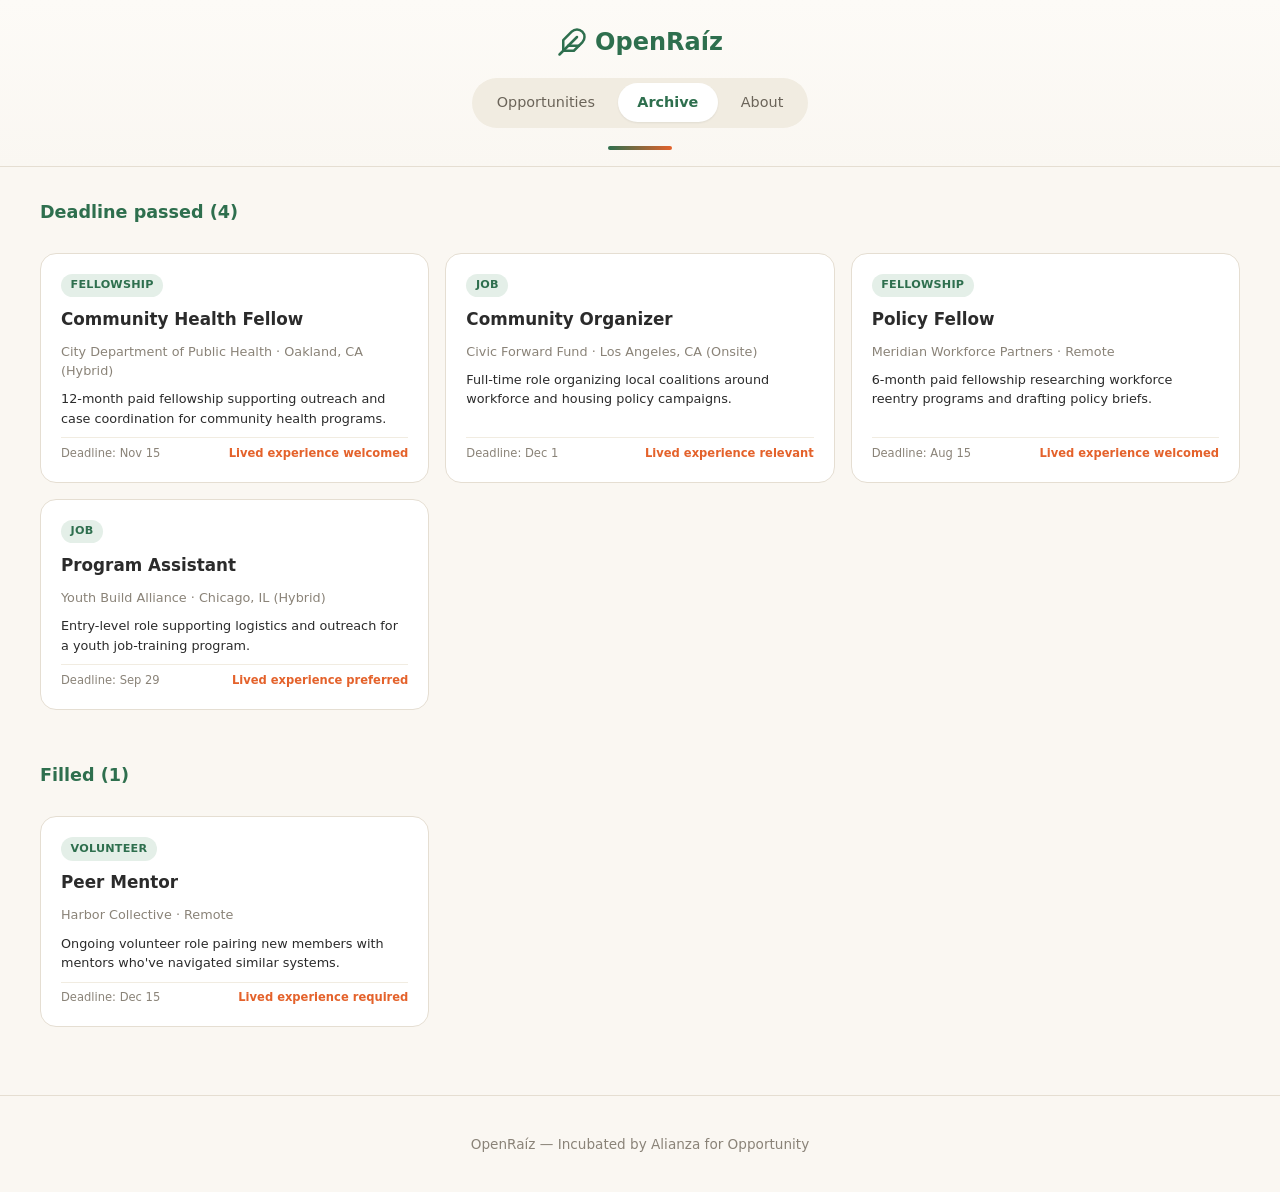
==== archive.html @ 40c7cff8 "M6: deadline-based auto-archive and archive page js/archive.js classifies each opportunity as active" ====
<!DOCTYPE html>
<html lang="en">
<head>
  <!-- Basic document metadata -->
  <meta charset="UTF-8" />
  <meta name="viewport" content="width=device-width, initial-scale=1.0" />
  <title>OpenRaíz — Archive</title>
  <link rel="stylesheet" href="css/styles.css" />
</head>
<body>
  <!-- Site header: same centered logo lockup + pill nav as index.html, "Archive" highlighted here -->
  <header class="site-header">
    <a class="logo" href="index.html">
      <svg class="logo-mark" width="30" height="30" viewBox="0 0 24 24" fill="none" stroke="currentColor" stroke-width="2" stroke-linecap="round" stroke-linejoin="round" aria-hidden="true">
        <path d="M20.24 12.24a6 6 0 0 0-8.49-8.49L5 10.5V19h8.5z"></path>
        <line x1="16" y1="8" x2="2" y2="22"></line>
        <line x1="17.5" y1="15" x2="9" y2="15"></line>
      </svg>
      OpenRaíz
    </a>
    <nav class="site-nav" aria-label="Primary">
      <a href="index.html">Opportunities</a>
      <a href="archive.html" class="is-active">Archive</a>
      <a href="about.html">About</a>
    </nav>
    <div class="header-accent" aria-hidden="true"></div>
  </header>

  <main>
    <!-- Archive: entirely filled in by js/render.js's renderArchiveGroups(), grouped by why each listing is archived -->
    <section class="archive-groups" aria-label="Archived opportunities">
      <!-- Archive groups render here -->
    </section>
  </main>

  <!-- Site footer: same as index.html -->
  <footer class="site-footer">
    <p>OpenRaíz — Incubated by Alianza for Opportunity</p>
  </footer>

  <script src="js/data.js" defer></script>
  <script src="js/render.js" defer></script>
  <script src="js/archive.js" defer></script>
  <script src="js/main.js" defer></script>
</body>
</html>
---- css/styles.css ----
/* PLACEHOLDER brand variables — replace with real OpenRaíz visual identity later */
:root {
  --color-bg: #FAF7F2;      /* page background */
  --color-text: #2B2B2B;    /* default text */
  --color-primary: #2E6F4E; /* logo, headings, links */
  --color-accent: #E4622B;  /* reserved for future CTAs/highlights */
  --color-muted: #8A8378;   /* secondary/supporting text */
  --color-nav-bg: #F1ECE1; /* pill background behind the nav links */
  --font-heading: system-ui, sans-serif;
  --font-body: system-ui, sans-serif;
}

/* Reset box-sizing so padding/border don't add to declared widths anywhere on the site */
* {
  box-sizing: border-box;
}

/* Base page styles applied to every page */
body {
  margin: 0;
  background: var(--color-bg);
  color: var(--color-text);
  font-family: var(--font-body);
  line-height: 1.5;
}

/* Header bar: everything centered in a column (logo lockup, pill nav, accent underline) */
.site-header {
  display: flex;
  flex-direction: column;
  align-items: center;
  padding: 1.5rem 1.25rem 1rem;
  border-bottom: 1px solid #E5DED2;
  background: linear-gradient(180deg, #FDFBF7 0%, var(--color-bg) 100%);
}

/* Logo lockup: feather mark + wordmark, side by side */
.logo {
  display: flex;
  align-items: center;
  gap: 0.5rem;
  font-family: var(--font-heading);
  font-weight: 700;
  font-size: 1.5rem;
  color: var(--color-primary);
  text-decoration: none;
}

.logo-mark {
  color: var(--color-primary); /* svg uses stroke="currentColor" */
  flex-shrink: 0;
}

/* Pill-style nav: rounded tan container, active link shown as a white pill */
.site-nav {
  display: flex;
  gap: 0.25rem;
  background: var(--color-nav-bg);
  border-radius: 999px;
  padding: 0.35rem;
  margin-top: 1.1rem;
}

.site-nav a {
  padding: 0.55rem 1.2rem;
  border-radius: 999px;
  color: #6B6459;
  text-decoration: none;
  font-size: 0.9rem;
  font-weight: 500;
}

.site-nav a.is-active {
  background: #FFFFFF;
  color: var(--color-primary);
  font-weight: 600;
  box-shadow: 0 1px 2px rgba(43, 43, 43, 0.08);
}

/* Small gradient underline beneath the nav, purely decorative */
.header-accent {
  width: 4rem;
  height: 4px;
  border-radius: 2px;
  margin-top: 1.1rem;
  background: linear-gradient(90deg, var(--color-primary), var(--color-accent));
}

/* Hero: mission tagline, centered to match the header above */
.hero {
  padding: 2.5rem 1.25rem 1rem;
  display: flex;
  flex-direction: column;
  align-items: center;
  text-align: center;
}

.hero h1 {
  font-family: var(--font-heading);
  font-size: 1.75rem;
  margin: 0 0 0.5rem;
  color: var(--color-primary);
  max-width: 40rem;
}

.hero p {
  margin: 0;
  color: var(--color-muted);
  max-width: 34rem;
}

/* Filter bar: stacks on mobile, spreads into a row at tablet width and up */
.filters {
  padding: 0 1.25rem 1rem;
  display: flex;
  flex-wrap: wrap;
  gap: 0.75rem;
  align-items: flex-end;
}

.filter-field {
  display: flex;
  flex-direction: column;
  gap: 0.25rem;
  font-size: 0.8rem;
}

.filter-field label {
  color: var(--color-muted);
  font-weight: 500;
}

.filter-field input,
.filter-field select {
  border: 1px solid #D8D0C0;
  border-radius: 8px;
  padding: 0.6rem 0.75rem;
  font-size: 0.9rem;
  font-family: var(--font-body);
  background: #FFFFFF;
  color: var(--color-text);
}

#filter-keyword {
  min-width: 12rem;
}

/* Result count: announced to screen readers via aria-live on the element itself */
.filter-result-count {
  margin: 0;
  font-size: 0.8rem;
  color: var(--color-muted);
}

/* Empty state: shown by render.js when a filter combination matches nothing */
.opportunity-empty-state {
  grid-column: 1 / -1;
  text-align: center;
  color: var(--color-muted);
  font-size: 0.9rem;
  padding: 2rem 0;
}

/* Opportunity cards render into this grid; mobile-first single column,
   widening to more columns as screen space allows (see media queries below) */
.opportunity-grid {
  padding: 1.25rem;
  display: grid;
  gap: 1rem;
  grid-template-columns: 1fr;
}

/* Tablet-width and up: 2 columns */
@media (min-width: 700px) {
  .opportunity-grid {
    grid-template-columns: repeat(2, 1fr);
  }
}

/* Desktop-width and up: 3 columns */
@media (min-width: 1000px) {
  .opportunity-grid {
    grid-template-columns: repeat(3, 1fr);
  }
}

/* Opportunity card link: makes the whole card clickable while keeping normal text color */
.opportunity-card-link {
  color: inherit;
  text-decoration: none;
  display: block;
}

/* Opportunity card: one listing's summary, rendered by js/render.js */
.opportunity-card {
  background: #FFFFFF;
  border: 1px solid #E5DED2;
  border-radius: 1rem;
  padding: 1.25rem;
  display: flex;
  flex-direction: column;
  gap: 0.6rem;
  height: 100%;
}

.opportunity-type {
  align-self: flex-start;
  background: #E4EFE8;
  color: var(--color-primary);
  font-size: 0.7rem;
  font-weight: 600;
  padding: 0.2rem 0.6rem;
  border-radius: 999px;
  letter-spacing: 0.02em;
}

.opportunity-title {
  font-family: var(--font-heading);
  font-size: 1.05rem;
  font-weight: 600;
  margin: 0;
}

.opportunity-org {
  font-size: 0.8rem;
  color: var(--color-muted);
  margin: 0;
}

.opportunity-description {
  font-size: 0.8rem;
  color: var(--color-text);
  margin: 0;
  flex-grow: 1;
}

.opportunity-meta {
  display: flex;
  justify-content: space-between;
  align-items: center;
  font-size: 0.72rem;
  color: var(--color-muted);
  padding-top: 0.4rem;
  border-top: 1px solid #F1ECE1;
}

.opportunity-relevance {
  color: var(--color-accent);
  font-weight: 600;
}

/* Opportunity detail page: single-column, centered, generous reading width */
.opportunity-detail {
  max-width: 40rem;
  margin: 0 auto;
  padding: 2.5rem 1.25rem 3rem;
  display: flex;
  flex-direction: column;
  gap: 0.75rem;
}

.opportunity-detail-title {
  font-family: var(--font-heading);
  font-size: 1.75rem;
  margin: 0;
  color: var(--color-primary);
}

.opportunity-detail-description {
  font-size: 0.95rem;
  color: var(--color-text);
  margin: 0.5rem 0 0;
}

/* Fact list: label/value pairs (compensation, deadline, lived-experience relevance) */
.opportunity-detail-facts {
  display: grid;
  grid-template-columns: auto 1fr;
  gap: 0.4rem 1rem;
  margin: 1rem 0;
}

.opportunity-detail-facts dt {
  font-size: 0.8rem;
  color: var(--color-muted);
  font-weight: 500;
}

.opportunity-detail-facts dd {
  font-size: 0.85rem;
  margin: 0;
}

.opportunity-apply-button {
  align-self: flex-start;
  background: var(--color-primary);
  color: #FFFFFF;
  text-decoration: none;
  font-weight: 600;
  font-size: 0.95rem;
  padding: 0.75rem 1.5rem;
  border-radius: 999px;
  margin-top: 0.5rem;
}

.opportunity-detail-not-found {
  color: var(--color-muted);
  font-size: 0.95rem;
}

/* Archive page: one labeled group per reason, each with its own card grid */
.archive-groups {
  padding: 2rem 1.25rem 3rem;
  display: flex;
  flex-direction: column;
  gap: 2rem;
}

.archive-group {
  display: flex;
  flex-direction: column;
  gap: 0.5rem;
}

.archive-group-heading {
  font-family: var(--font-heading);
  font-size: 1.1rem;
  color: var(--color-primary);
  margin: 0;
  padding: 0 1.25rem;
}

/* Footer: brand/attribution line shown on every page */
.site-footer {
  padding: 1.5rem 1.25rem;
  border-top: 1px solid #E5DED2;
  color: var(--color-muted);
  font-size: 0.85rem;
  text-align: center;
}
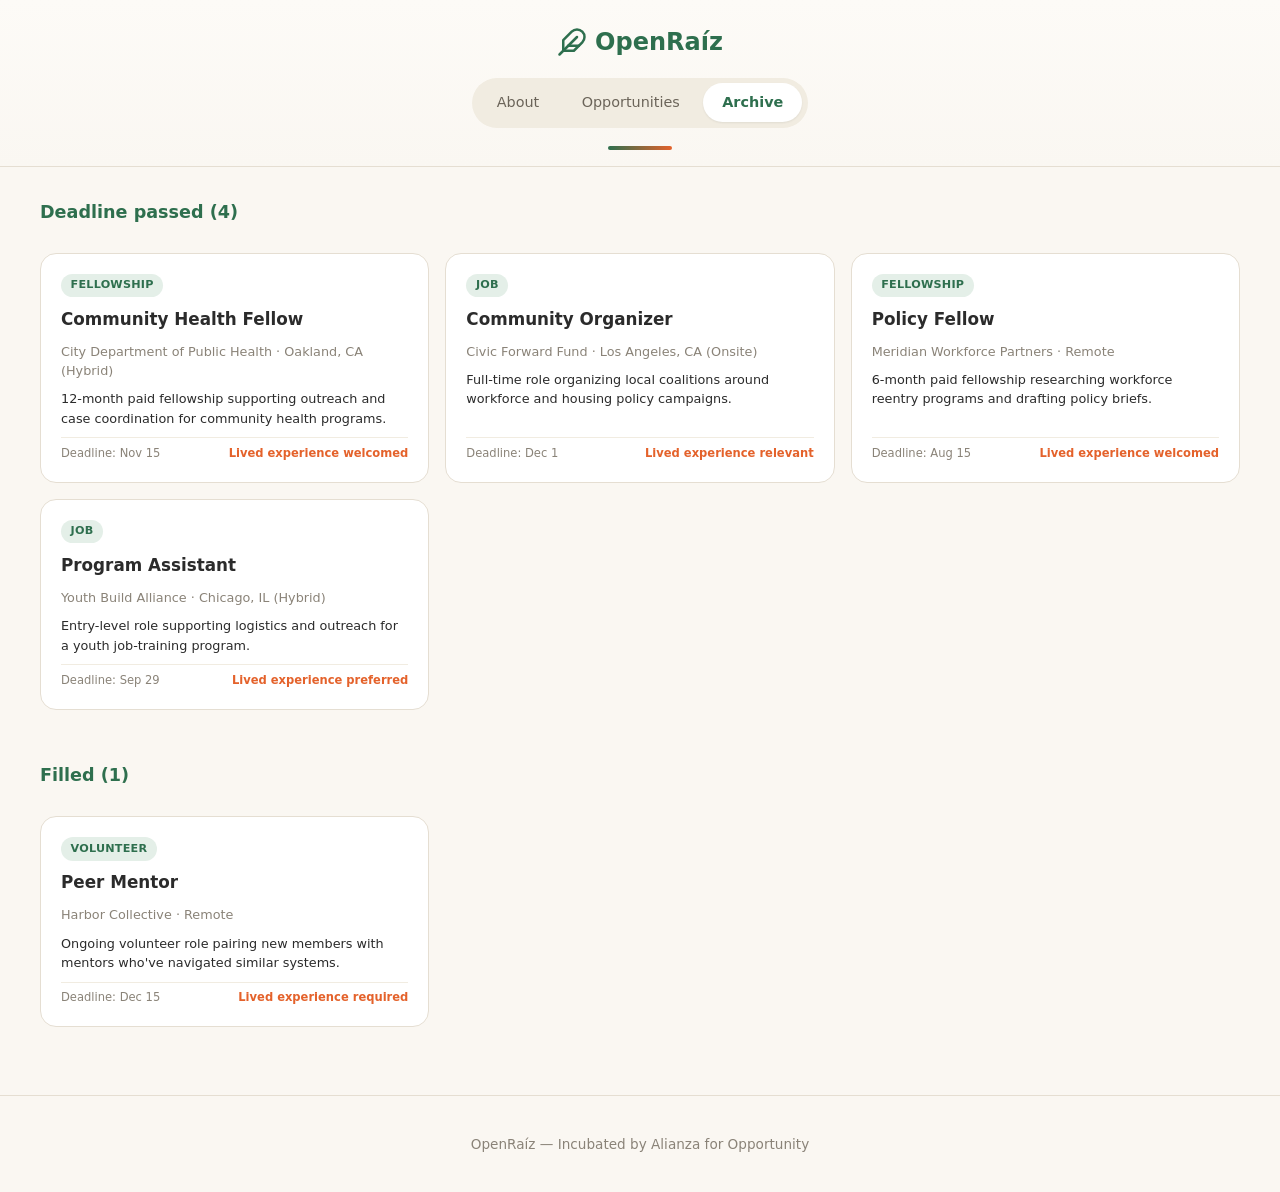
==== commit 80385ed9: "About page becomes the landing page, with a background photo index.html is now the About/mission pag" ====
--- a/archive.html
+++ b/archive.html
@@ -19,9 +19,9 @@
       OpenRaíz
     </a>
     <nav class="site-nav" aria-label="Primary">
-      <a href="index.html">Opportunities</a>
+      <a href="index.html">About</a>
+      <a href="opportunities.html">Opportunities</a>
       <a href="archive.html" class="is-active">Archive</a>
-      <a href="about.html">About</a>
     </nav>
     <div class="header-accent" aria-hidden="true"></div>
   </header>
--- a/css/styles.css
+++ b/css/styles.css
@@ -24,6 +24,42 @@
   line-height: 1.5;
 }
 
+/* Landing-page-only background photo: a solid color-tinted overlay (matching --color-bg,
+   #FAF7F2) is layered over the image so it reads as faded, and so the white .about-card
+   and header/footer text on top of it keep full contrast regardless of the photo underneath. */
+.landing-background {
+  background-image: linear-gradient(rgba(250, 247, 242, 0.6), rgba(250, 247, 242, 0.6)),
+    url("../assets/OpenRaiz_About.png");
+  background-size: cover;
+  background-position: top center;
+  background-repeat: no-repeat;
+}
+
+/* Hidden on desktop: the whole-page background above already frames the photo well at
+   desktop's wider aspect ratio, so no swap is needed there. */
+.about-hero-image {
+  display: none;
+}
+
+/* Below the mobile breakpoint, the whole-page background crops badly (a narrow, tall
+   screen is a very different aspect ratio than this wide photo), so swap it out for a
+   fixed-height band instead: object-fit keeps the photo's aspect ratio intact while
+   object-position anchors the crop on the person so they stay centered in view at any
+   phone width, rather than drifting as the viewport narrows. */
+@media (max-width: 699px) {
+  .landing-background {
+    background-image: none;
+  }
+
+  .about-hero-image {
+    display: block;
+    width: 100%;
+    height: 220px;
+    object-fit: cover;
+    object-position: 28% 42%;
+  }
+}
+
 /* Header bar: everything centered in a column (logo lockup, pill nav, accent underline) */
 .site-header {
   display: flex;
@@ -141,8 +177,13 @@
   color: var(--color-text);
 }
 
+/* Search field grows to fill the leftover row width instead of clustering with the other pills */
+.filter-field-search {
+  flex: 1 1 12rem;
+}
+
 #filter-keyword {
-  min-width: 12rem;
+  width: 100%;
 }
 
 /* Result count: announced to screen readers via aria-live on the element itself */
@@ -330,6 +371,70 @@
   padding: 0 1.25rem;
 }
 
+/* About page: centered mission copy + a CTA into the opportunities list */
+/* Outer wrapper: positions the card on the page (centered, with breathing room above/below) */
+.about {
+  max-width: 40rem;
+  margin: 0 auto;
+  padding: 3rem 1.25rem 4rem;
+  display: flex;
+  flex-direction: column;
+  align-items: center;
+}
+
+/* The framed card itself: same visual language as .opportunity-card (white background,
+   border, radius, soft shadow) so the mission text reads as a designed panel rather
+   than floating directly on the page background. Paragraphs get width: 100% so they
+   use the card's full width and read left-to-right normally, instead of shrinking to
+   their own content width and centering every line. */
+.about-card {
+  width: 100%;
+  background: #FFFFFF;
+  border: 1px solid #E5DED2;
+  border-radius: 1.25rem;
+  box-shadow: 0 4px 16px rgba(43, 43, 43, 0.06);
+  padding: 2.5rem 2rem;
+  display: flex;
+  flex-direction: column;
+  align-items: center;
+  gap: 1rem;
+}
+
+.about-card h1 {
+  font-family: var(--font-heading);
+  font-size: 2rem;
+  color: var(--color-primary);
+  margin: 0;
+  text-align: center;
+}
+
+.about p {
+  width: 100%;
+  margin: 0;
+  color: var(--color-text);
+  font-size: 1rem;
+  line-height: 1.6;
+  text-align: left;
+}
+
+.about-cta {
+  margin-top: 0.5rem;
+  background: var(--color-primary);
+  color: #FFFFFF;
+  text-decoration: none;
+  font-weight: 600;
+  font-size: 1rem;
+  padding: 0.85rem 1.75rem;
+  border-radius: 999px;
+}
+
+.about-incubated {
+  margin-top: 1rem;
+  color: var(--color-muted);
+  font-size: 0.85rem;
+  text-align: center;
+}
+
 /* Footer: brand/attribution line shown on every page */
 .site-footer {
   padding: 1.5rem 1.25rem;
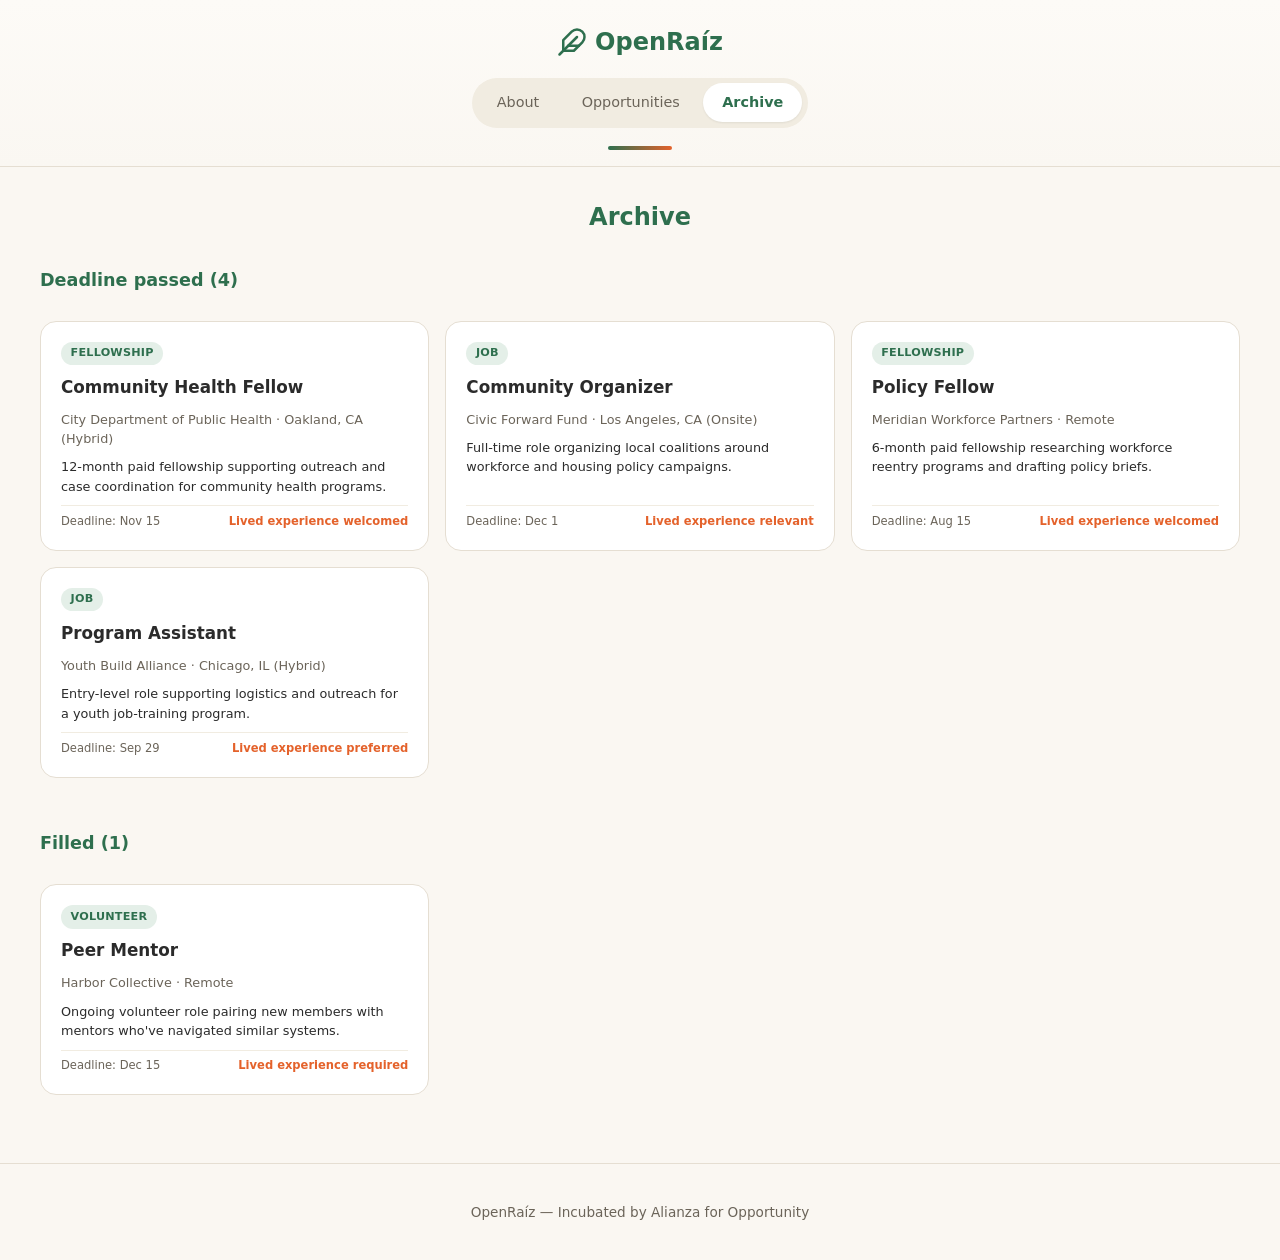
==== commit da1b7be3: "M9: polish pass - accessibility, favicon, meta tags Darkened --color-muted to meet WCAG AA contrast " ====
--- a/archive.html
+++ b/archive.html
@@ -4,6 +4,8 @@
   <!-- Basic document metadata -->
   <meta charset="UTF-8" />
   <meta name="viewport" content="width=device-width, initial-scale=1.0" />
+  <meta name="description" content="Opportunities that have closed, been filled, or been archived on OpenRaíz." />
+  <link rel="icon" type="image/svg+xml" href="assets/favicon.svg" />
   <title>OpenRaíz — Archive</title>
   <link rel="stylesheet" href="css/styles.css" />
 </head>
@@ -21,12 +23,15 @@
     <nav class="site-nav" aria-label="Primary">
       <a href="index.html">About</a>
       <a href="opportunities.html">Opportunities</a>
-      <a href="archive.html" class="is-active">Archive</a>
+      <a href="archive.html" class="is-active" aria-current="page">Archive</a>
     </nav>
     <div class="header-accent" aria-hidden="true"></div>
   </header>
 
   <main>
+    <!-- Page heading: was missing before, which left the page jumping straight to <h2> group headings with no <h1> above them -->
+    <h1 class="archive-page-title">Archive</h1>
+
     <!-- Archive: entirely filled in by js/render.js's renderArchiveGroups(), grouped by why each listing is archived -->
     <section class="archive-groups" aria-label="Archived opportunities">
       <!-- Archive groups render here -->
--- a/css/styles.css
+++ b/css/styles.css
@@ -4,7 +4,7 @@
   --color-text: #2B2B2B;    /* default text */
   --color-primary: #2E6F4E; /* logo, headings, links */
   --color-accent: #E4622B;  /* reserved for future CTAs/highlights */
-  --color-muted: #8A8378;   /* secondary/supporting text */
+  --color-muted: #6B6459;   /* secondary/supporting text — 5.46:1 contrast on --color-bg, meets WCAG AA */
   --color-nav-bg: #F1ECE1; /* pill background behind the nav links */
   --font-heading: system-ui, sans-serif;
   --font-body: system-ui, sans-serif;
@@ -100,7 +100,7 @@
 .site-nav a {
   padding: 0.55rem 1.2rem;
   border-radius: 999px;
-  color: #6B6459;
+  color: var(--color-muted);
   text-decoration: none;
   font-size: 0.9rem;
   font-weight: 500;
@@ -347,6 +347,15 @@
 .opportunity-detail-not-found {
   color: var(--color-muted);
   font-size: 0.95rem;
+}
+
+/* Archive page's top-level heading (was missing — page previously jumped straight to <h2> group headings) */
+.archive-page-title {
+  font-family: var(--font-heading);
+  font-size: 1.5rem;
+  color: var(--color-primary);
+  text-align: center;
+  margin: 2rem 1.25rem 0;
 }
 
 /* Archive page: one labeled group per reason, each with its own card grid */
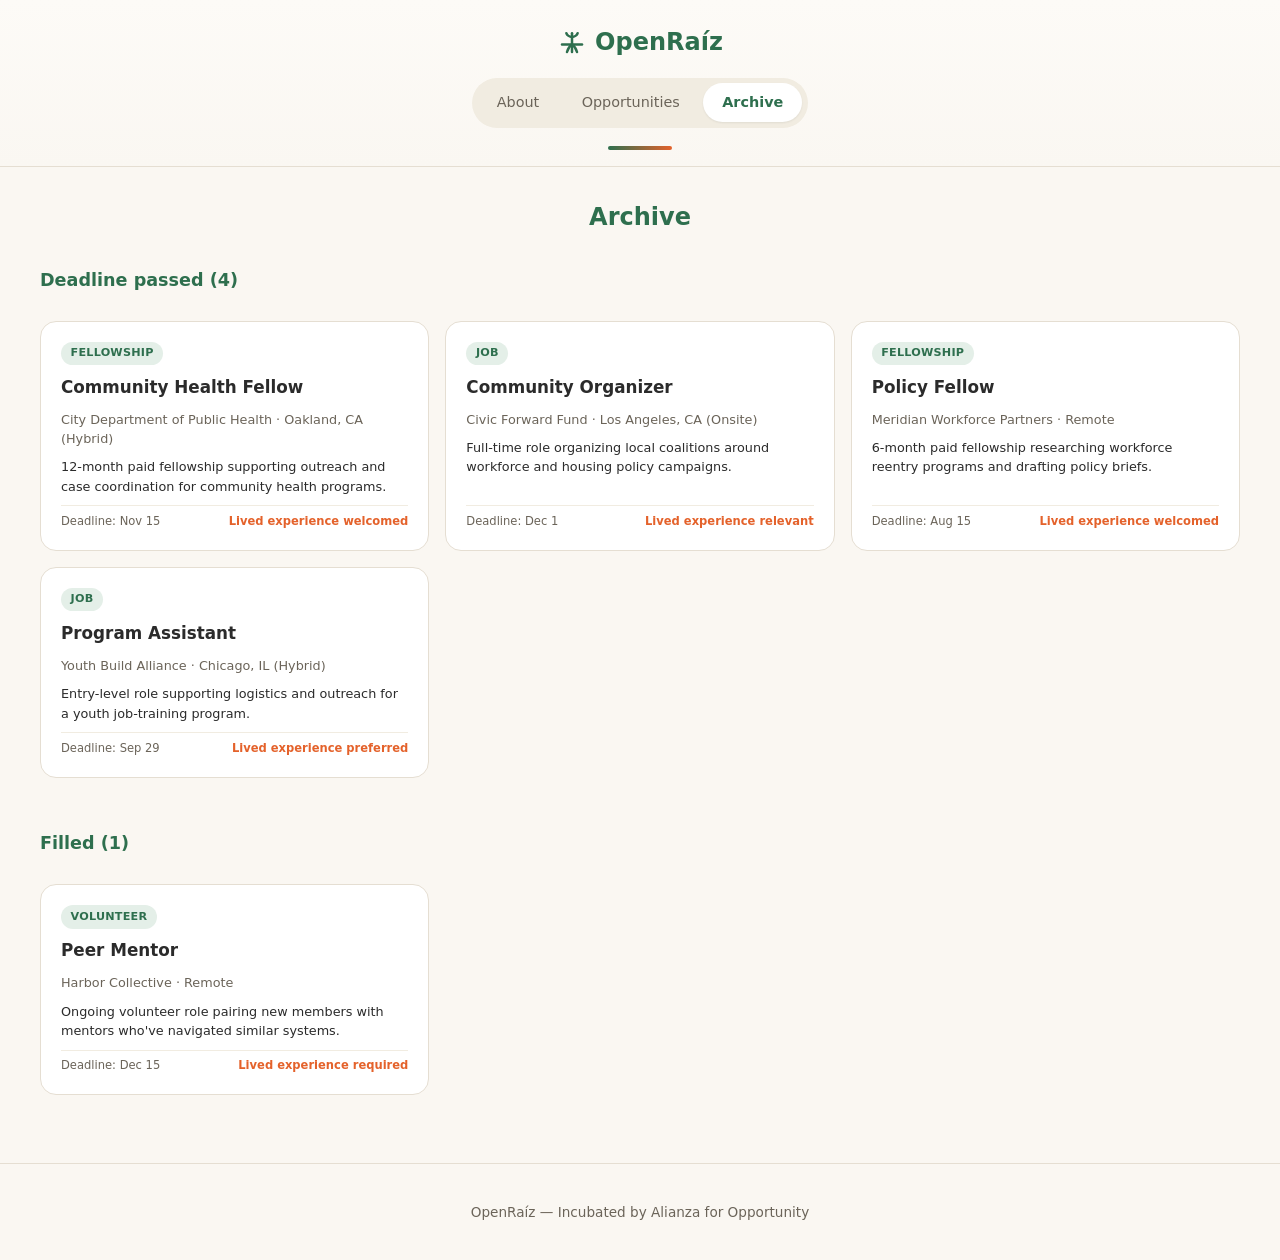
==== commit 8fa5ecf5: "New logo mark: sprout replaces feather; favicon + social card Feather didn't tie to "Raiz" (root) an" ====
--- a/archive.html
+++ b/archive.html
@@ -6,6 +6,13 @@
   <meta name="viewport" content="width=device-width, initial-scale=1.0" />
   <meta name="description" content="Opportunities that have closed, been filled, or been archived on OpenRaíz." />
   <link rel="icon" type="image/svg+xml" href="assets/favicon.svg" />
+  <link rel="icon" type="image/png" sizes="32x32" href="assets/favicon-32.png" />
+  <link rel="apple-touch-icon" href="assets/favicon-180.png" />
+  <meta property="og:title" content="OpenRaíz — Archive" />
+  <meta property="og:description" content="Opportunities that have closed, been filled, or been archived on OpenRaíz." />
+  <meta property="og:image" content="assets/og-image.png" />
+  <meta property="og:type" content="website" />
+  <meta name="twitter:card" content="summary_large_image" />
   <title>OpenRaíz — Archive</title>
   <link rel="stylesheet" href="css/styles.css" />
 </head>
@@ -13,10 +20,15 @@
   <!-- Site header: same centered logo lockup + pill nav as index.html, "Archive" highlighted here -->
   <header class="site-header">
     <a class="logo" href="index.html">
+      <!-- Sprout mark: stem + leaves above ground, roots reaching below — ties to "Raíz" (root) -->
       <svg class="logo-mark" width="30" height="30" viewBox="0 0 24 24" fill="none" stroke="currentColor" stroke-width="2" stroke-linecap="round" stroke-linejoin="round" aria-hidden="true">
-        <path d="M20.24 12.24a6 6 0 0 0-8.49-8.49L5 10.5V19h8.5z"></path>
-        <line x1="16" y1="8" x2="2" y2="22"></line>
-        <line x1="17.5" y1="15" x2="9" y2="15"></line>
+        <line x1="4" y1="14" x2="20" y2="14"></line>
+        <path d="M12 14V5"></path>
+        <path d="M12 8C10 8 8 6.5 7.5 5"></path>
+        <path d="M12 8C14 8 16 6.5 16.5 5"></path>
+        <path d="M12 14C12 14 9 16 8 20"></path>
+        <path d="M12 14V20"></path>
+        <path d="M12 14C12 14 15 16 16 20"></path>
       </svg>
       OpenRaíz
     </a>
